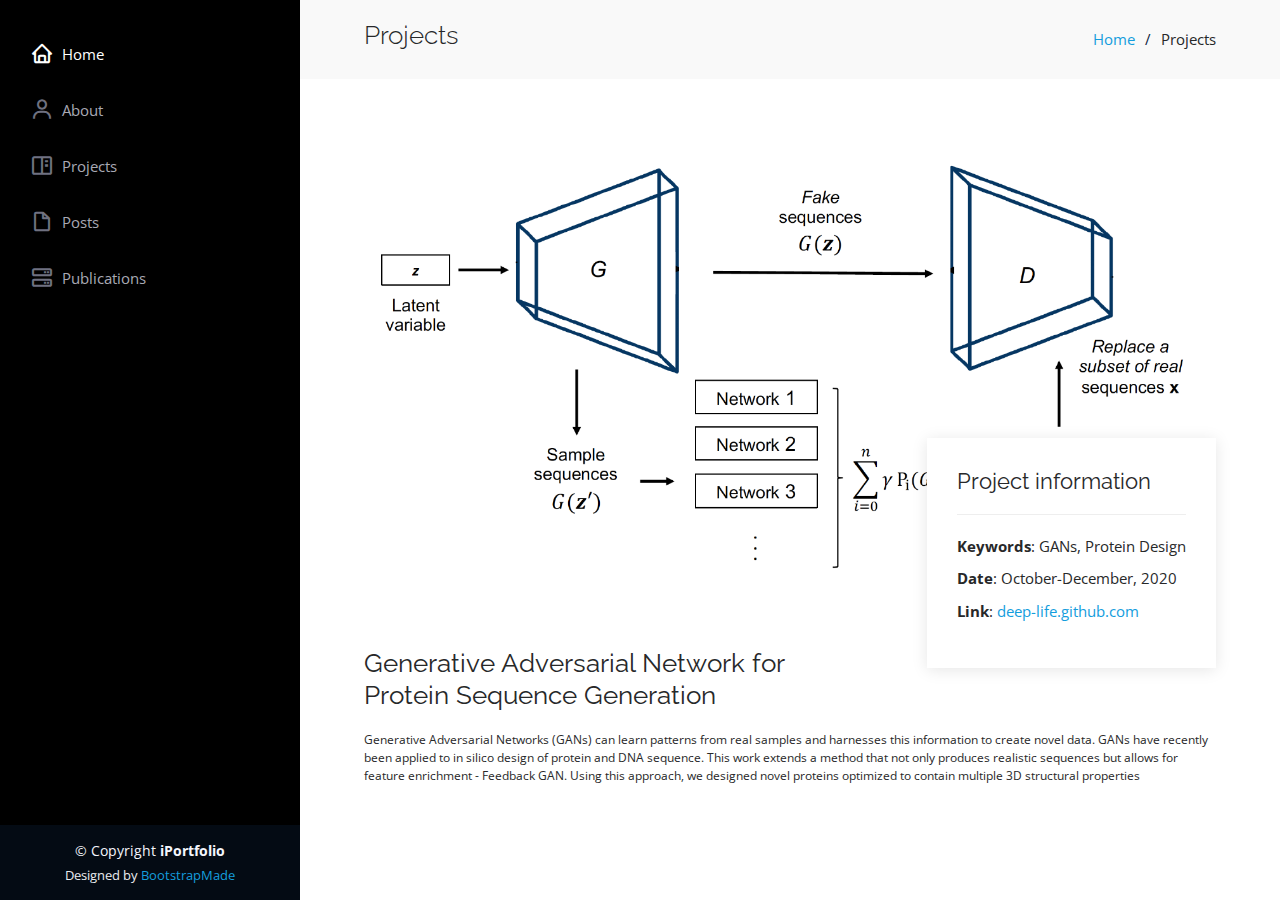
==== projects/project-1.html @ 9799c10a "Initial commit" ====
<!DOCTYPE html>
<html lang="en">

<head>
  <meta charset="utf-8">
  <meta content="width=device-width, initial-scale=1.0" name="viewport">

  <title>Project Detail - fbGAN Feedback Generative Adversarial Network</title>
  <meta content="" name="description">
  <meta content="" name="keywords">

  <!-- Favicons -->
  <link href="../assets/img/favicon.png" rel="icon">
  <link href="../assets/img/apple-touch-icon.png" rel="apple-touch-icon">

  <!-- Google Fonts -->
  <link href="https://fonts.googleapis.com/css?family=Open+Sans:300,300i,400,400i,600,600i,700,700i|Raleway:300,300i,400,400i,500,500i,600,600i,700,700i|Poppins:300,300i,400,400i,500,500i,600,600i,700,700i" rel="stylesheet">

  <!-- Vendor CSS Files -->
  <link href="../assets/vendor/bootstrap/css/bootstrap.min.css" rel="stylesheet">
  <link href="../assets/vendor/icofont/icofont.min.css" rel="stylesheet">
  <link href="../assets/vendor/boxicons/css/boxicons.min.css" rel="stylesheet">
  <link href="../assets/vendor/venobox/venobox.css" rel="stylesheet">
  <link href="../assets/vendor/owl.carousel/assets/owl.carousel.min.css" rel="stylesheet">
  <link href="../assets/vendor/aos/aos.css" rel="stylesheet">

  <!-- Template Main CSS File -->
  <link href="../assets/css/style.css" rel="stylesheet">

  <!-- =======================================================
  * Template Name: iPortfolio - v1.5.1
  * Template URL: https://bootstrapmade.com/iportfolio-bootstrap-portfolio-websites-template/
  * Author: BootstrapMade.com
  * License: https://bootstrapmade.com/license/
  ======================================================== -->
</head>

<body>

  <!-- ======= Mobile nav toggle button ======= -->
  <button type="button" class="mobile-nav-toggle d-xl-none"><i class="icofont-navigation-menu"></i></button>

  <!-- ======= Header ======= -->
  <header id="header">
    <div class="d-flex flex-column">

      <nav class="nav-menu">
        <ul>
          <li class="active"><a href="index.html"><i class="bx bx-home"></i> <span>Home</span></a></li>
          <li><a href="#about"><i class="bx bx-user"></i> <span>About</span></a></li>
          <li><a href="#portfolio"><i class="bx bx-book-content"></i> Projects</a></li>
          <li><a href="#posts"><i class="bx bx-file-blank"></i> <span>Posts</span></a></li>
          <li><a href="#services"><i class="bx bx-server"></i> Publications</a></li>
        </ul>
      </nav><!-- .nav-menu -->
      <button type="button" class="mobile-nav-toggle d-xl-none"><i class="icofont-navigation-menu"></i></button>

    </div>
  </header><!-- End Header -->

  <main id="main">

    <!-- ======= Breadcrumbs ======= -->
    <section id="breadcrumbs" class="breadcrumbs">
      <div class="container">

        <div class="d-flex justify-content-between align-items-center">
          <h2>Projects</h2>
          <ol>
            <li><a href="../index.html">Home</a></li>
            <li>Projects</li>
          </ol>
        </div>

      </div>
    </section><!-- End Breadcrumbs -->

    <!-- ======= Portfolio Details Section ======= -->
    <section id="portfolio-details" class="portfolio-details">
      <div class="container">

        <div class="portfolio-details-container">

            <img src="../assets/img/project-details/project1.jpg" alt="" width="100%">

          <div class="portfolio-info">
            <h3>Project information</h3>
            <ul>
              <li><strong>Keywords</strong>: GANs, Protein Design</li>
              <li><strong>Date</strong>: October-December, 2020</li>
              <li><strong>Link</strong>: <a href="https://deep-life.github.io/">deep-life.github.com</a></li>
            </ul>
          </div>

        </div>

        <div class="portfolio-description">
          <h2>Generative Adversarial Network for Protein Sequence Generation</h2>
          <p>
        Generative Adversarial Networks (GANs) can learn patterns from real samples and harnesses this information to create novel data. GANs have recently been applied to in silico
        design of protein and DNA sequence. This work extends a
        method that not only produces realistic sequences but allows
        for feature enrichment - Feedback GAN. Using this approach,
        we designed novel proteins optimized to contain multiple 3D
        structural properties  </p>
        </div>

      </div>
    </section><!-- End Portfolio Details Section -->

  </main><!-- End #main -->

  <!-- ======= Footer ======= -->
  <footer id="footer">
    <div class="container">
      <div class="copyright">
        &copy; Copyright <strong><span>iPortfolio</span></strong>
      </div>
      <div class="credits">
        <!-- All the links in the footer should remain intact. -->
        <!-- You can delete the links only if you purchased the pro version. -->
        <!-- Licensing information: https://bootstrapmade.com/license/ -->
        <!-- Purchase the pro version with working PHP/AJAX contact form: https://bootstrapmade.com/iportfolio-bootstrap-portfolio-websites-template/ -->
        Designed by <a href="https://bootstrapmade.com/">BootstrapMade</a>
      </div>
    </div>
  </footer><!-- End  Footer -->

  <a href="#" class="back-to-top"><i class="icofont-simple-up"></i></a>

  <!-- Vendor JS Files -->
  <script src="../assets/vendor/jquery/jquery.min.js"></script>
  <script src="../assets/vendor/bootstrap/js/bootstrap.bundle.min.js"></script>
  <script src="../assets/vendor/jquery.easing/jquery.easing.min.js"></script>
  <script src="../assets/vendor/php-email-form/validate.js"></script>
  <script src="../assets/vendor/waypoints/jquery.waypoints.min.js"></script>
  <script src="../assets/vendor/counterup/counterup.min.js"></script>
  <script src="../assets/vendor/isotope-layout/isotope.pkgd.min.js"></script>
  <script src="../assets/vendor/venobox/venobox.min.js"></script>
  <script src="../assets/vendor/owl.carousel/owl.carousel.min.js"></script>
  <script src="../assets/vendor/typed.js/typed.min.js"></script>
  <script src="../assets/vendor/aos/aos.js"></script>

  <!-- Template Main JS File -->
  <script src="../assets/js/main.js"></script>

</body>

</html>
---- assets/vendor/venobox/venobox.css ----
/* ------ venobox.css --------*/
.vbox-overlay *, .vbox-overlay *:before, .vbox-overlay *:after{
    -webkit-backface-visibility: hidden;
    -webkit-box-sizing:border-box;
    -moz-box-sizing:border-box;
    box-sizing:border-box;
}
.vbox-overlay * { 
    -webkit-backface-visibility: visible;
    backface-visibility: visible;
}
.vbox-overlay{
    display: -webkit-flex;
    display: flex;
    -webkit-flex-direction: column;
    flex-direction: column;
    -webkit-justify-content: center;
    justify-content: center;
    -webkit-align-items: center;
    align-items: center;
    position: fixed;
    left: 0;
    top: 0;
    bottom: 0;
    right: 0;
    z-index: 999999;
}

/* ----- navigation ----- */
.vbox-title{
    width: 100%;
    height: 40px;
    float: left;
    text-align: center;
    line-height: 28px;
    font-size: 12px;
    padding: 6px 50px;
    overflow: hidden;
    position: fixed;
    display: none;
    left: 0;
    z-index: 89;
}
.vbox-close{
    cursor: pointer;
    position: fixed;
    top: -1px;
    right: 0;
    width: 50px;
    height: 40px;
    padding: 6px;
    display: block;
    background-position:10px center;
    overflow: hidden;
    font-size: 24px;
    line-height: 1;
    text-align: center;
    z-index: 99;
}
.vbox-left{
    cursor: pointer;
    position: fixed;
    left: 0;
    height: 40px;
    overflow: hidden;
    line-height: 28px;
    font-size: 12px;
    z-index: 99;
    display: flex;
    align-items:center;
}
.vbox-num{
    display: inline-block;
    margin: 6px 0 6px 15px;
}
/* ----- Social share ----- */
.vbox-share{
    line-height: 28px;
    font-size: 12px;
    overflow: hidden;
    position: fixed;
    left: 0;
    z-index: 98;
    display: flex;
    align-items:center;
    justify-content: center;
    width: 100%;
    text-align: center;
}
.vbox-share svg{
    max-height: 28px;
    width: 28px;
    z-index: 10;
    margin-left: 12px;
    margin-top: 6px;
    margin-bottom: 6px;
    vertical-align: middle;
}


/* ----- navigation ARROWS ----- */
.vbox-next, .vbox-prev{
    position: fixed;
    top: 50%;
    margin-top: -15px;
    overflow: hidden;
    cursor: pointer;
    display: block;
    width: 45px;
    height: 45px;
    z-index: 99;
}
.vbox-next span, .vbox-prev span{
    position: relative;
    width: 20px;
    height: 20px;
    border: 2px solid transparent;
    border-top-color: #B6B6B6;
    border-right-color: #B6B6B6;
    text-indent: -100px;
    position: absolute;
    top: 8px;
    display: block;
}
.vbox-prev{
    left: 15px;
}
.vbox-next{
    right: 15px;
}
.vbox-prev span{
    left: 10px;
    -ms-transform: rotate(-135deg);
    -webkit-transform: rotate(-135deg);
    transform: rotate(-135deg);
}
.vbox-next span{
    -ms-transform: rotate(45deg);
    -webkit-transform: rotate(45deg);
    transform: rotate(45deg);
    right: 10px;
}
/* ------- inline window ------ */
.vbox-inline{
    width: 420px;
    height: 315px;
    height: 70vh;
    padding: 10px;
    background: #fff;
    margin: 0 auto;
    overflow: auto;
    text-align: left;
}
/* ------- Video & iFrames window ------ */
.venoframe{
    max-width: 100%;
    width: 100%;
    border: none;
    width: 100%;
    height: 260px;
    height: 70vh;
}
.venoframe.vbvid{
    height: 260px;
}
@media (min-width: 768px) {
    .venoframe, .vbox-inline{
        width: 90%;
        height: 360px;
        height: 70vh;
    }
    .venoframe.vbvid{
        width: 640px;
        height: 360px;
    }
}
@media (min-width: 992px) {
    .venoframe, .vbox-inline{
        max-width: 1200px;
        width: 80%;
        height: 540px;
        height: 70vh;
    }
    .venoframe.vbvid{
        width: 960px;
        height: 540px;
    }
}
/* 
Please do NOT edit this part! 
or at least read this note: http://i.imgur.com/7C0ws9e.gif
*/
.vbox-open{
    overflow: hidden;
}
.vbox-container{
    position: absolute;
    left: 0;
    right: 0;
    top: 0;
    bottom: 0;
    overflow-x: hidden;
    overflow-y: scroll;
    overflow-scrolling: touch;
    -webkit-overflow-scrolling: touch;
    z-index: 20;
    max-height: 100%;

}

.vbox-content{
    text-align: center;
    float: left;
    width: 100%;
    position: relative;
    overflow: hidden;
    padding: 20px 4%;
}
.vbox-container img{
    max-width: 100%;
    height: auto;
}
.vbox-figlio{
    box-shadow: 0 0 12px rgba(0,0,0,0.19), 0 6px 6px rgba(0,0,0,0.23);
    max-width: 100%;
    text-align: initial;
}
img.vbox-figlio{
    -webkit-user-select: none;
-khtml-user-select: none;
-moz-user-select: none;
-o-user-select: none;
user-select: none;
}
.vbox-content.swipe-left{
    margin-left: -200px !important;
}
.vbox-content.swipe-right{
    margin-left: 200px !important;
}
.vbox-animated{
    webkit-transition: margin 300ms ease-out;
    transition: margin 300ms ease-out;
}

/* ---------- preloader ----------
 * SPINKIT 
 * http://tobiasahlin.com/spinkit/
-------------------------------- */
.sk-double-bounce,.sk-rotating-plane{width:40px;height:40px;margin:40px auto}.sk-rotating-plane{background-color:#333;-webkit-animation:sk-rotatePlane 1.2s infinite ease-in-out;animation:sk-rotatePlane 1.2s infinite ease-in-out}@-webkit-keyframes sk-rotatePlane{0%{-webkit-transform:perspective(120px) rotateX(0) rotateY(0);transform:perspective(120px) rotateX(0) rotateY(0)}50%{-webkit-transform:perspective(120px) rotateX(-180.1deg) rotateY(0);transform:perspective(120px) rotateX(-180.1deg) rotateY(0)}100%{-webkit-transform:perspective(120px) rotateX(-180deg) rotateY(-179.9deg);transform:perspective(120px) rotateX(-180deg) rotateY(-179.9deg)}}@keyframes sk-rotatePlane{0%{-webkit-transform:perspective(120px) rotateX(0) rotateY(0);transform:perspective(120px) rotateX(0) rotateY(0)}50%{-webkit-transform:perspective(120px) rotateX(-180.1deg) rotateY(0);transform:perspective(120px) rotateX(-180.1deg) rotateY(0)}100%{-webkit-transform:perspective(120px) rotateX(-180deg) rotateY(-179.9deg);transform:perspective(120px) rotateX(-180deg) rotateY(-179.9deg)}}.sk-double-bounce{position:relative}.sk-double-bounce .sk-child{width:100%;height:100%;border-radius:50%;background-color:#333;opacity:.6;position:absolute;top:0;left:0;-webkit-animation:sk-doubleBounce 2s infinite ease-in-out;animation:sk-doubleBounce 2s infinite ease-in-out}.sk-chasing-dots .sk-child,.sk-spinner-pulse,.sk-three-bounce .sk-child{background-color:#333;border-radius:100%}.sk-double-bounce .sk-double-bounce2{-webkit-animation-delay:-1s;animation-delay:-1s}@-webkit-keyframes sk-doubleBounce{0%,100%{-webkit-transform:scale(0);transform:scale(0)}50%{-webkit-transform:scale(1);transform:scale(1)}}@keyframes sk-doubleBounce{0%,100%{-webkit-transform:scale(0);transform:scale(0)}50%{-webkit-transform:scale(1);transform:scale(1)}}.sk-wave{margin:40px auto;width:50px;height:40px;text-align:center;font-size:10px}.sk-wave .sk-rect{background-color:#333;height:100%;width:6px;display:inline-block;-webkit-animation:sk-waveStretchDelay 1.2s infinite ease-in-out;animation:sk-waveStretchDelay 1.2s infinite ease-in-out}.sk-wave .sk-rect1{-webkit-animation-delay:-1.2s;animation-delay:-1.2s}.sk-wave .sk-rect2{-webkit-animation-delay:-1.1s;animation-delay:-1.1s}.sk-wave .sk-rect3{-webkit-animation-delay:-1s;animation-delay:-1s}.sk-wave .sk-rect4{-webkit-animation-delay:-.9s;animation-delay:-.9s}.sk-wave .sk-rect5{-webkit-animation-delay:-.8s;animation-delay:-.8s}@-webkit-keyframes sk-waveStretchDelay{0%,100%,40%{-webkit-transform:scaleY(.4);transform:scaleY(.4)}20%{-webkit-transform:scaleY(1);transform:scaleY(1)}}@keyframes sk-waveStretchDelay{0%,100%,40%{-webkit-transform:scaleY(.4);transform:scaleY(.4)}20%{-webkit-transform:scaleY(1);transform:scaleY(1)}}.sk-wandering-cubes{margin:40px auto;width:40px;height:40px;position:relative}.sk-wandering-cubes .sk-cube{background-color:#333;width:10px;height:10px;position:absolute;top:0;left:0;-webkit-animation:sk-wanderingCube 1.8s ease-in-out -1.8s infinite both;animation:sk-wanderingCube 1.8s ease-in-out -1.8s infinite both}.sk-chasing-dots,.sk-spinner-pulse{width:40px;height:40px;margin:40px auto}.sk-wandering-cubes .sk-cube2{-webkit-animation-delay:-.9s;animation-delay:-.9s}@-webkit-keyframes sk-wanderingCube{0%{-webkit-transform:rotate(0);transform:rotate(0)}25%{-webkit-transform:translateX(30px) rotate(-90deg) scale(.5);transform:translateX(30px) rotate(-90deg) scale(.5)}50%{-webkit-transform:translateX(30px) translateY(30px) rotate(-179deg);transform:translateX(30px) translateY(30px) rotate(-179deg)}50.1%{-webkit-transform:translateX(30px) translateY(30px) rotate(-180deg);transform:translateX(30px) translateY(30px) rotate(-180deg)}75%{-webkit-transform:translateX(0) translateY(30px) rotate(-270deg) scale(.5);transform:translateX(0) translateY(30px) rotate(-270deg) scale(.5)}100%{-webkit-transform:rotate(-360deg);transform:rotate(-360deg)}}@keyframes sk-wanderingCube{0%{-webkit-transform:rotate(0);transform:rotate(0)}25%{-webkit-transform:translateX(30px) rotate(-90deg) scale(.5);transform:translateX(30px) rotate(-90deg) scale(.5)}50%{-webkit-transform:translateX(30px) translateY(30px) rotate(-179deg);transform:translateX(30px) translateY(30px) rotate(-179deg)}50.1%{-webkit-transform:translateX(30px) translateY(30px) rotate(-180deg);transform:translateX(30px) translateY(30px) rotate(-180deg)}75%{-webkit-transform:translateX(0) translateY(30px) rotate(-270deg) scale(.5);transform:translateX(0) translateY(30px) rotate(-270deg) scale(.5)}100%{-webkit-transform:rotate(-360deg);transform:rotate(-360deg)}}.sk-spinner-pulse{-webkit-animation:sk-pulseScaleOut 1s infinite ease-in-out;animation:sk-pulseScaleOut 1s infinite ease-in-out}@-webkit-keyframes sk-pulseScaleOut{0%{-webkit-transform:scale(0);transform:scale(0)}100%{-webkit-transform:scale(1);transform:scale(1);opacity:0}}@keyframes sk-pulseScaleOut{0%{-webkit-transform:scale(0);transform:scale(0)}100%{-webkit-transform:scale(1);transform:scale(1);opacity:0}}.sk-chasing-dots{position:relative;text-align:center;-webkit-animation:sk-chasingDotsRotate 2s infinite linear;animation:sk-chasingDotsRotate 2s infinite linear}.sk-chasing-dots .sk-child{width:60%;height:60%;display:inline-block;position:absolute;top:0;-webkit-animation:sk-chasingDotsBounce 2s infinite ease-in-out;animation:sk-chasingDotsBounce 2s infinite ease-in-out}.sk-chasing-dots .sk-dot2{top:auto;bottom:0;-webkit-animation-delay:-1s;animation-delay:-1s}@-webkit-keyframes sk-chasingDotsRotate{100%{-webkit-transform:rotate(360deg);transform:rotate(360deg)}}@keyframes sk-chasingDotsRotate{100%{-webkit-transform:rotate(360deg);transform:rotate(360deg)}}@-webkit-keyframes sk-chasingDotsBounce{0%,100%{-webkit-transform:scale(0);transform:scale(0)}50%{-webkit-transform:scale(1);transform:scale(1)}}@keyframes sk-chasingDotsBounce{0%,100%{-webkit-transform:scale(0);transform:scale(0)}50%{-webkit-transform:scale(1);transform:scale(1)}}.sk-three-bounce{margin:40px auto;width:80px;text-align:center}.sk-three-bounce .sk-child{width:20px;height:20px;display:inline-block;-webkit-animation:sk-three-bounce 1.4s ease-in-out 0s infinite both;animation:sk-three-bounce 1.4s ease-in-out 0s infinite both}.sk-circle .sk-child:before,.sk-fading-circle .sk-circle:before{display:block;border-radius:100%;content:'';background-color:#333}.sk-three-bounce .sk-bounce1{-webkit-animation-delay:-.32s;animation-delay:-.32s}.sk-three-bounce .sk-bounce2{-webkit-animation-delay:-.16s;animation-delay:-.16s}@-webkit-keyframes sk-three-bounce{0%,100%,80%{-webkit-transform:scale(0);transform:scale(0)}40%{-webkit-transform:scale(1);transform:scale(1)}}@keyframes sk-three-bounce{0%,100%,80%{-webkit-transform:scale(0);transform:scale(0)}40%{-webkit-transform:scale(1);transform:scale(1)}}.sk-circle{margin:40px auto;width:40px;height:40px;position:relative}.sk-circle .sk-child{width:100%;height:100%;position:absolute;left:0;top:0}.sk-circle .sk-child:before{margin:0 auto;width:15%;height:15%;-webkit-animation:sk-circleBounceDelay 1.2s infinite ease-in-out both;animation:sk-circleBounceDelay 1.2s infinite ease-in-out both}.sk-circle .sk-circle2{-webkit-transform:rotate(30deg);-ms-transform:rotate(30deg);transform:rotate(30deg)}.sk-circle .sk-circle3{-webkit-transform:rotate(60deg);-ms-transform:rotate(60deg);transform:rotate(60deg)}.sk-circle .sk-circle4{-webkit-transform:rotate(90deg);-ms-transform:rotate(90deg);transform:rotate(90deg)}.sk-circle .sk-circle5{-webkit-transform:rotate(120deg);-ms-transform:rotate(120deg);transform:rotate(120deg)}.sk-circle .sk-circle6{-webkit-transform:rotate(150deg);-ms-transform:rotate(150deg);transform:rotate(150deg)}.sk-circle .sk-circle7{-webkit-transform:rotate(180deg);-ms-transform:rotate(180deg);transform:rotate(180deg)}.sk-circle .sk-circle8{-webkit-transform:rotate(210deg);-ms-transform:rotate(210deg);transform:rotate(210deg)}.sk-circle .sk-circle9{-webkit-transform:rotate(240deg);-ms-transform:rotate(240deg);transform:rotate(240deg)}.sk-circle .sk-circle10{-webkit-transform:rotate(270deg);-ms-transform:rotate(270deg);transform:rotate(270deg)}.sk-circle .sk-circle11{-webkit-transform:rotate(300deg);-ms-transform:rotate(300deg);transform:rotate(300deg)}.sk-circle .sk-circle12{-webkit-transform:rotate(330deg);-ms-transform:rotate(330deg);transform:rotate(330deg)}.sk-circle .sk-circle2:before{-webkit-animation-delay:-1.1s;animation-delay:-1.1s}.sk-circle .sk-circle3:before{-webkit-animation-delay:-1s;animation-delay:-1s}.sk-circle .sk-circle4:before{-webkit-animation-delay:-.9s;animation-delay:-.9s}.sk-circle .sk-circle5:before{-webkit-animation-delay:-.8s;animation-delay:-.8s}.sk-circle .sk-circle6:before{-webkit-animation-delay:-.7s;animation-delay:-.7s}.sk-circle .sk-circle7:before{-webkit-animation-delay:-.6s;animation-delay:-.6s}.sk-circle .sk-circle8:before{-webkit-animation-delay:-.5s;animation-delay:-.5s}.sk-circle .sk-circle9:before{-webkit-animation-delay:-.4s;animation-delay:-.4s}.sk-circle .sk-circle10:before{-webkit-animation-delay:-.3s;animation-delay:-.3s}.sk-circle .sk-circle11:before{-webkit-animation-delay:-.2s;animation-delay:-.2s}.sk-circle .sk-circle12:before{-webkit-animation-delay:-.1s;animation-delay:-.1s}@-webkit-keyframes sk-circleBounceDelay{0%,100%,80%{-webkit-transform:scale(0);transform:scale(0)}40%{-webkit-transform:scale(1);transform:scale(1)}}@keyframes sk-circleBounceDelay{0%,100%,80%{-webkit-transform:scale(0);transform:scale(0)}40%{-webkit-transform:scale(1);transform:scale(1)}}.sk-cube-grid{width:40px;height:40px;margin:40px auto}.sk-cube-grid .sk-cube{width:33.33%;height:33.33%;background-color:#333;float:left;-webkit-animation:sk-cubeGridScaleDelay 1.3s infinite ease-in-out;animation:sk-cubeGridScaleDelay 1.3s infinite ease-in-out}.sk-cube-grid .sk-cube1{-webkit-animation-delay:.2s;animation-delay:.2s}.sk-cube-grid .sk-cube2{-webkit-animation-delay:.3s;animation-delay:.3s}.sk-cube-grid .sk-cube3{-webkit-animation-delay:.4s;animation-delay:.4s}.sk-cube-grid .sk-cube4{-webkit-animation-delay:.1s;animation-delay:.1s}.sk-cube-grid .sk-cube5{-webkit-animation-delay:.2s;animation-delay:.2s}.sk-cube-grid .sk-cube6{-webkit-animation-delay:.3s;animation-delay:.3s}.sk-cube-grid .sk-cube7{-webkit-animation-delay:0ms;animation-delay:0ms}.sk-cube-grid .sk-cube8{-webkit-animation-delay:.1s;animation-delay:.1s}.sk-cube-grid .sk-cube9{-webkit-animation-delay:.2s;animation-delay:.2s}@-webkit-keyframes sk-cubeGridScaleDelay{0%,100%,70%{-webkit-transform:scale3D(1,1,1);transform:scale3D(1,1,1)}35%{-webkit-transform:scale3D(0,0,1);transform:scale3D(0,0,1)}}@keyframes sk-cubeGridScaleDelay{0%,100%,70%{-webkit-transform:scale3D(1,1,1);transform:scale3D(1,1,1)}35%{-webkit-transform:scale3D(0,0,1);transform:scale3D(0,0,1)}}.sk-fading-circle{margin:40px auto;width:40px;height:40px;position:relative}.sk-fading-circle .sk-circle{width:100%;height:100%;position:absolute;left:0;top:0}.sk-fading-circle .sk-circle:before{margin:0 auto;width:15%;height:15%;-webkit-animation:sk-circleFadeDelay 1.2s infinite ease-in-out both;animation:sk-circleFadeDelay 1.2s infinite ease-in-out both}.sk-fading-circle .sk-circle2{-webkit-transform:rotate(30deg);-ms-transform:rotate(30deg);transform:rotate(30deg)}.sk-fading-circle .sk-circle3{-webkit-transform:rotate(60deg);-ms-transform:rotate(60deg);transform:rotate(60deg)}.sk-fading-circle .sk-circle4{-webkit-transform:rotate(90deg);-ms-transform:rotate(90deg);transform:rotate(90deg)}.sk-fading-circle .sk-circle5{-webkit-transform:rotate(120deg);-ms-transform:rotate(120deg);transform:rotate(120deg)}.sk-fading-circle .sk-circle6{-webkit-transform:rotate(150deg);-ms-transform:rotate(150deg);transform:rotate(150deg)}.sk-fading-circle .sk-circle7{-webkit-transform:rotate(180deg);-ms-transform:rotate(180deg);transform:rotate(180deg)}.sk-fading-circle .sk-circle8{-webkit-transform:rotate(210deg);-ms-transform:rotate(210deg);transform:rotate(210deg)}.sk-fading-circle .sk-circle9{-webkit-transform:rotate(240deg);-ms-transform:rotate(240deg);transform:rotate(240deg)}.sk-fading-circle .sk-circle10{-webkit-transform:rotate(270deg);-ms-transform:rotate(270deg);transform:rotate(270deg)}.sk-fading-circle .sk-circle11{-webkit-transform:rotate(300deg);-ms-transform:rotate(300deg);transform:rotate(300deg)}.sk-fading-circle .sk-circle12{-webkit-transform:rotate(330deg);-ms-transform:rotate(330deg);transform:rotate(330deg)}.sk-fading-circle .sk-circle2:before{-webkit-animation-delay:-1.1s;animation-delay:-1.1s}.sk-fading-circle .sk-circle3:before{-webkit-animation-delay:-1s;animation-delay:-1s}.sk-fading-circle .sk-circle4:before{-webkit-animation-delay:-.9s;animation-delay:-.9s}.sk-fading-circle .sk-circle5:before{-webkit-animation-delay:-.8s;animation-delay:-.8s}.sk-fading-circle .sk-circle6:before{-webkit-animation-delay:-.7s;animation-delay:-.7s}.sk-fading-circle .sk-circle7:before{-webkit-animation-delay:-.6s;animation-delay:-.6s}.sk-fading-circle .sk-circle8:before{-webkit-animation-delay:-.5s;animation-delay:-.5s}.sk-fading-circle .sk-circle9:before{-webkit-animation-delay:-.4s;animation-delay:-.4s}.sk-fading-circle .sk-circle10:before{-webkit-animation-delay:-.3s;animation-delay:-.3s}.sk-fading-circle .sk-circle11:before{-webkit-animation-delay:-.2s;animation-delay:-.2s}.sk-fading-circle .sk-circle12:before{-webkit-animation-delay:-.1s;animation-delay:-.1s}@-webkit-keyframes sk-circleFadeDelay{0%,100%,39%{opacity:0}40%{opacity:1}}@keyframes sk-circleFadeDelay{0%,100%,39%{opacity:0}40%{opacity:1}}.sk-folding-cube{margin:40px auto;width:40px;height:40px;position:relative;-webkit-transform:rotateZ(45deg);transform:rotateZ(45deg)}.sk-folding-cube .sk-cube{float:left;width:50%;height:50%;position:relative;-webkit-transform:scale(1.1);-ms-transform:scale(1.1);transform:scale(1.1)}.sk-folding-cube .sk-cube:before{content:'';position:absolute;top:0;left:0;width:100%;height:100%;background-color:#333;-webkit-animation:sk-foldCubeAngle 2.4s infinite linear both;animation:sk-foldCubeAngle 2.4s infinite linear both;-webkit-transform-origin:100% 100%;-ms-transform-origin:100% 100%;transform-origin:100% 100%}.sk-folding-cube .sk-cube2{-webkit-transform:scale(1.1) rotateZ(90deg);transform:scale(1.1) rotateZ(90deg)}.sk-folding-cube .sk-cube3{-webkit-transform:scale(1.1) rotateZ(180deg);transform:scale(1.1) rotateZ(180deg)}.sk-folding-cube .sk-cube4{-webkit-transform:scale(1.1) rotateZ(270deg);transform:scale(1.1) rotateZ(270deg)}.sk-folding-cube .sk-cube2:before{-webkit-animation-delay:.3s;animation-delay:.3s}.sk-folding-cube .sk-cube3:before{-webkit-animation-delay:.6s;animation-delay:.6s}.sk-folding-cube .sk-cube4:before{-webkit-animation-delay:.9s;animation-delay:.9s}@-webkit-keyframes sk-foldCubeAngle{0%,10%{-webkit-transform:perspective(140px) rotateX(-180deg);transform:perspective(140px) rotateX(-180deg);opacity:0}25%,75%{-webkit-transform:perspective(140px) rotateX(0);transform:perspective(140px) rotateX(0);opacity:1}100%,90%{-webkit-transform:perspective(140px) rotateY(180deg);transform:perspective(140px) rotateY(180deg);opacity:0}}@keyframes sk-foldCubeAngle{0%,10%{-webkit-transform:perspective(140px) rotateX(-180deg);transform:perspective(140px) rotateX(-180deg);opacity:0}25%,75%{-webkit-transform:perspective(140px) rotateX(0);transform:perspective(140px) rotateX(0);opacity:1}100%,90%{-webkit-transform:perspective(140px) rotateY(180deg);transform:perspective(140px) rotateY(180deg);opacity:0}}
---- assets/css/style.css ----
/**
* Template Name: iPortfolio - v1.5.1
* Template URL: https://bootstrapmade.com/iportfolio-bootstrap-portfolio-websites-template/
* Author: BootstrapMade.com
* License: https://bootstrapmade.com/license/
*/

/*--------------------------------------------------------------
# General
--------------------------------------------------------------*/
body {
  font-family: "Open Sans", sans-serif;
  color: #272829;
  font-size:12px;
}

a {
  color: #149ddd;
}

a:hover {
  color: #37b3ed;
  text-decoration: none;
}

h1, h2, h3, h4, h5, h6 {
  font-family: "Raleway", sans-serif;
}

.h5 {
  font-size:14px;
}

.container{
  width: 90%;
}

.custom-link{
  font-size:16px;
  font-family: "Raleway", sans-serif;
}

.w50{
  width: 50%;
  margin-left:auto;
  margin-right:auto;
}

.img-medium{
  width: 200px;
  float: left;
}

/*--------------------------------------------------------------
# Back to top button
--------------------------------------------------------------*/
.back-to-top {
  position: fixed;
  display: none;
  width: 40px;
  height: 40px;
  border-radius: 50px;
  right: 15px;
  bottom: 15px;
  background: black;
  color: #fff;
  transition: display 0.5s ease-in-out;
  z-index: 99999;
}

.back-to-top i {
  font-size: 24px;
  position: absolute;
  top: 7px;
  left: 8px;
}

.back-to-top:hover {
  color: #fff;
  background: #2eafec;
  transition: background 0.2s ease-in-out;
}

/*--------------------------------------------------------------
# Header
--------------------------------------------------------------*/
#header {
  position: fixed;
  top: 0;
  left: 0;
  bottom: 0;
  width: 300px;
  transition: all ease-in-out 0.5s;
  z-index: 9997;
  transition: all 0.5s;
  padding: 0 15px;
  background: black;
  overflow-y: auto;
}

#header .profile img {
  margin: 15px auto;
  display: block;
  width: 120px;
  border: 8px solid #2c2f3f;
}

#header .profile h1 {
  font-size: 24px;
  margin: 0;
  padding: 0;
  font-weight: 600;
  -moz-text-align-last: center;
  text-align-last: center;
  font-family: "Poppins", sans-serif;
}

#header .profile h1 a, #header .profile h1 a:hover {
  color: #fff;
  text-decoration: none;
}

#header .profile .social-links a {
  font-size: 18px;
  display: inline-block;
  background: #212431;
  color: #fff;
  line-height: 1;
  padding: 8px 0;
  margin-right: 4px;
  border-radius: 50%;
  text-align: center;
  width: 36px;
  height: 36px;
  transition: 0.3s;
}

#header .profile .social-links a:hover {
  background: black;
  color: #fff;
  text-decoration: none;
}

#main {
  margin-left: 300px;
}

@media (max-width: 1199px) {
  #header {
    left: -300px;
  }
  #main {
    margin-left: 0;
  }
}

/*--------------------------------------------------------------
# Navigation Menu
--------------------------------------------------------------*/
/* Desktop Navigation */
.nav-menu {
  padding-top: 30px;
}

.nav-menu * {
  margin: 0;
  padding: 0;
  list-style: none;
}

.nav-menu > ul > li {
  position: relative;
  white-space: nowrap;
}

.nav-menu a {
  display: flex;
  align-items: center;
  color: #a8a9b4;
  padding: 12px 15px;
  margin-bottom: 8px;
  transition: 0.3s;
  font-size: 15px;
}

.nav-menu a i {
  font-size: 24px;
  padding-right: 8px;
  color: #6f7180;
}

.nav-menu a:hover, .nav-menu .active > a, .nav-menu li:hover > a {
  text-decoration: none;
  color: #fff;
}

.nav-menu a:hover i, .nav-menu .active > a i, .nav-menu li:hover > a i {
  color: white;
}

/* Mobile Navigation */
.mobile-nav-toggle {
  position: fixed;
  right: 15px;
  top: 15px;
  z-index: 9998;
  border: 0;
  background: none;
  font-size: 24px;
  transition: all 0.4s;
  outline: none !important;
  line-height: 1;
  cursor: pointer;
  text-align: right;
}

.mobile-nav-toggle i {
  color: darkgray;
}

.mobile-nav-active {
  overflow: hidden;
}

.mobile-nav-active #header {
  left: 0;
}

.mobile-nav-active .mobile-nav-toggle i {
  color: #fff;
}

/*--------------------------------------------------------------
# Hero Section
--------------------------------------------------------------*/
#hero {
  width: 100%;
  height: 100vh;
  background: url("../img/hero-bg.jpg") top center;
  background-size: cover;
}

#hero:before {
  content: "";
  background: rgba(5, 13, 24, 0.3);
  position: absolute;
  bottom: 0;
  top: 0;
  left: 0;
  right: 0;
  z-index: 1;
}

#hero .hero-container {
  position: relative;
  z-index: 2;
  min-width: 300px;
}

#hero h1 {
  margin: 0 0 10px 0;
  font-size: 52px;
  font-weight: 700;
  line-height: 56px;
  color: #fff;
}

#hero p {
  color: #fff;
  margin-bottom: 50px;
  font-size: 20px;
  font-family: "Poppins", sans-serif;
}

#hero p span {
  color: #fff;
  padding-bottom: 4px;
  letter-spacing: 1px;
  border-bottom: 3px solid black;
}

@media (min-width: 1024px) {
  #hero {
    background-attachment: fixed;
  }
}

@media (max-width: 768px) {
  #hero h1 {
    font-size: 28px;
    line-height: 36px;
  }
  #hero h2 {
    font-size: 18px;
    line-height: 24px;
    margin-bottom: 30px;
  }
}

/*--------------------------------------------------------------
# Sections General
--------------------------------------------------------------*/
section {
  padding: 60px 0;
  overflow: hidden;
}

.section-bg {
  background: #f5f8fd;
}

.section-title {
  padding-bottom: 30px;
}

.section-title h2 {
  font-size: 32px;
  font-weight: bold;
  margin-bottom: 20px;
  padding-bottom: 20px;
  position: relative;
  color: black;
}

.section-title h2::after {
  content: '';
  position: absolute;
  display: block;
  width: 50px;
  height: 3px;
  background: black;
  bottom: 0;
  left: 0;
}

.section-title p {
  margin-bottom: 0;
}

/*--------------------------------------------------------------
# About
--------------------------------------------------------------*/
.about p{
  font-size: 14px;
}
.about .content h3 {
  font-weight: 700;
  font-size: 26px;
  color: black;
}

.about .content ul {
  list-style: none;
  padding: 0;
}

.about .content ul li {
  padding-bottom: 10px;
}

.about .content ul i {
  font-size: 20px;
  padding-right: 2px;
  color: black;
}

.about .content p:last-child {
  margin-bottom: 0;
}

/*--------------------------------------------------------------
# Resume
--------------------------------------------------------------*/
.resume .resume-title {
  font-size: 26px;
  font-weight: 700;
  margin-top: 20px;
  margin-bottom: 20px;
  color: black;
}

.resume .resume-item {
  padding: 0 0 20px 20px;
  margin-top: -2px;
  border-left: 2px solid black;
  position: relative;
}

.resume .resume-item h4 {
  line-height: 18px;
  font-size: 16px;
  font-weight: 600;
  text-transform: uppercase;
  font-family: "Poppins", sans-serif;
  color: #050d18;
  margin-bottom: 10px;
}

.resume .resume-item h5 {
  font-size: 14px;
  background: #e4edf9;
  padding: 5px 15px;
  display: inline-block;
  font-weight: 600;
  margin-bottom: 10px;
}

.resume .resume-item h6 {
  font-size: 14px;
}

.resume .resume-item ul {
  padding-left: 20px;
}

.resume .resume-item ul li {
  padding-bottom: 10px;
}

.resume .resume-item:last-child {
  padding-bottom: 0;
}

.resume .resume-item::before {
  content: "";
  position: absolute;
  width: 16px;
  height: 16px;
  border-radius: 50px;
  left: -9px;
  top: 0;
  background: #fff;
  border: 2px solid black;
}

/*--------------------------------------------------------------
# Portfolio
--------------------------------------------------------------*/
.portfolio .portfolio-item {
  margin-bottom: 50px;

}

.portfolio #portfolio-flters {
  padding: 0;
  margin: 0 auto 35px auto;
  list-style: none;
  text-align: center;
  background: #fff;
  border-radius: 50px;
  padding: 2px 15px;
}

.portfolio #portfolio-flters li {
  cursor: pointer;
  display: inline-block;
  padding: 10px 15px 8px 15px;
  font-size: 14px;
  font-weight: 600;
  line-height: 1;
  text-transform: uppercase;
  color: #272829;
  margin-bottom: 5px;
  transition: all 0.3s ease-in-out;
}

.portfolio #portfolio-flters li:hover, .portfolio #portfolio-flters li.filter-active {
  color: black;
}

.portfolio #portfolio-flters li:last-child {
  margin-right: 0;
}

.portfolio .portfolio-wrap {
  transition: 0.3s;
  position: relative;
  overflow: hidden;
  z-index: 1;
}

.portfolio .portfolio-wrap::before {
  content: "";
  background: rgba(255, 255, 255, 0.5);
  position: absolute;
  left: 0;
  right: 0;
  top: 0;
  bottom: 0;
  transition: all ease-in-out 0.3s;
  z-index: 2;
  opacity: 0;
}

.portfolio .portfolio-wrap .portfolio-links {
  opacity: 1;
  left: 0;
  right: 0;
  bottom: -60px;
  z-index: 3;
  position: absolute;
  transition: all ease-in-out 0.3s;
  display: flex;
  justify-content: center;
}

.portfolio .portfolio-wrap .portfolio-links a {
  color: #fff;
  font-size: 28px;
  text-align: center;
  background: rgba(20, 157, 221, 0.75);
  transition: 0.3s;
  width: 100%;

}

.portfolio .portfolio-wrap .portfolio-links a:hover {
  background: rgba(20, 157, 221, 0.95);
}

.portfolio .portfolio-wrap .portfolio-links a + a {
  border-left: 1px solid #37b3ed;
}

.portfolio .portfolio-wrap:hover::before {
  top: 0;
  left: 0;
  right: 0;
  bottom: 0;
  opacity: 1;
}

.portfolio .portfolio-wrap:hover .portfolio-links {
  opacity: 1;
  bottom: 0;
}

/*--------------------------------------------------------------
# Services
--------------------------------------------------------------*/
.services .icon-box {
  margin-bottom: 20px;
}

.services .icon {
  float: left;
  display: flex;
  align-items: center;
  justify-content: center;
  width: 54px;
  height: 54px;
  background: #149ddd;
  border-radius: 50%;
  transition: 0.5s;
  border: 1px solid #149ddd;
}

.services .icon i {
  color: #fff;
  font-size: 24px;
}

.services .icon-box:hover .icon {
  background: #fff;
}

.services .icon-box:hover .icon i {
  color: #149ddd;
}

.services .title {
  margin-left: 80px;
  font-weight: 700;
  margin-bottom: 15px;
  font-size: 18px;
}

.services .title a {
  color: #343a40;
}

.services .title a:hover {
  color: #149ddd;
}

.services .description {
  margin-left: 80px;
  line-height: 24px;
  font-size: 14px;
}

.services .row{
  margin-top: 5%;
}



/*--------------------------------------------------------------
# Contact
--------------------------------------------------------------*/
.contact {
  padding-bottom: 130px;
}

.contact .info {
  padding: 30px;
  background: #fff;
  width: 100%;
  box-shadow: 0 0 24px 0 rgba(0, 0, 0, 0.12);
}

.contact .info i {
  font-size: 20px;
  color: #149ddd;
  float: left;
  width: 44px;
  height: 44px;
  background: #dff3fc;
  display: flex;
  justify-content: center;
  align-items: center;
  border-radius: 50px;
  transition: all 0.3s ease-in-out;
}

.contact .info h4 {
  padding: 0 0 0 60px;
  font-size: 22px;
  font-weight: 600;
  margin-bottom: 5px;
  color: #050d18;
}

.contact .info p {
  padding: 0 0 10px 60px;
  margin-bottom: 20px;
  font-size: 14px;
  color: #173b6c;
}

.contact .info .email p {
  padding-top: 5px;
}

.contact .info .social-links {
  padding-left: 60px;
}

.contact .info .social-links a {
  font-size: 18px;
  display: inline-block;
  background: #333;
  color: #fff;
  line-height: 1;
  padding: 8px 0;
  border-radius: 50%;
  text-align: center;
  width: 36px;
  height: 36px;
  transition: 0.3s;
  margin-right: 10px;
}

.contact .info .social-links a:hover {
  background: #149ddd;
  color: #fff;
}

.contact .info .email:hover i, .contact .info .address:hover i, .contact .info .phone:hover i {
  background: #149ddd;
  color: #fff;
}

.contact .php-email-form {
  width: 100%;
  padding: 30px;
  background: #fff;
  box-shadow: 0 0 24px 0 rgba(0, 0, 0, 0.12);
}

.contact .php-email-form .form-group {
  padding-bottom: 8px;
}

.contact .php-email-form .validate {
  display: none;
  color: red;
  margin: 0 0 15px 0;
  font-weight: 400;
  font-size: 13px;
}

.contact .php-email-form .error-message {
  display: none;
  color: #fff;
  background: #ed3c0d;
  text-align: left;
  padding: 15px;
  font-weight: 600;
}

.contact .php-email-form .error-message br + br {
  margin-top: 25px;
}

.contact .php-email-form .sent-message {
  display: none;
  color: #fff;
  background: #18d26e;
  text-align: center;
  padding: 15px;
  font-weight: 600;
}

.contact .php-email-form .loading {
  display: none;
  background: #fff;
  text-align: center;
  padding: 15px;
}

.contact .php-email-form .loading:before {
  content: "";
  display: inline-block;
  border-radius: 50%;
  width: 24px;
  height: 24px;
  margin: 0 10px -6px 0;
  border: 3px solid #18d26e;
  border-top-color: #eee;
  -webkit-animation: animate-loading 1s linear infinite;
  animation: animate-loading 1s linear infinite;
}

.contact .php-email-form input, .contact .php-email-form textarea {
  border-radius: 0;
  box-shadow: none;
  font-size: 14px;
}

.contact .php-email-form input {
  height: 44px;
}

.contact .php-email-form textarea {
  padding: 10px 12px;
}

.contact .php-email-form button[type="submit"] {
  background: #149ddd;
  border: 0;
  padding: 10px 24px;
  color: #fff;
  transition: 0.4s;
  border-radius: 4px;
}

.contact .php-email-form button[type="submit"]:hover {
  background: #37b3ed;
}

@-webkit-keyframes animate-loading {
  0% {
    transform: rotate(0deg);
  }
  100% {
    transform: rotate(360deg);
  }
}

@keyframes animate-loading {
  0% {
    transform: rotate(0deg);
  }
  100% {
    transform: rotate(360deg);
  }
}

/*--------------------------------------------------------------
# Breadcrumbs
--------------------------------------------------------------*/
.breadcrumbs {
  padding: 20px 0;
  background: #f9f9f9;
}

.breadcrumbs h2 {
  font-size: 26px;
  font-weight: 300;
}

.breadcrumbs ol {
  display: flex;
  flex-wrap: wrap;
  list-style: none;
  padding: 0;
  margin: 0;
  font-size: 15px;
}

.breadcrumbs ol li + li {
  padding-left: 10px;
}

.breadcrumbs ol li + li::before {
  display: inline-block;
  padding-right: 10px;
  color: #0e2442;
  content: "/";
}

@media (max-width: 768px) {
  .breadcrumbs .d-flex {
    display: block !important;
  }
  .breadcrumbs ol {
    display: block;
  }
  .breadcrumbs ol li {
    display: inline-block;
  }
}

/*--------------------------------------------------------------
# Portfolio Details
--------------------------------------------------------------*/
.portfolio-details {
  padding-top: 40px;
}

.portfolio-details .portfolio-details-container {
  position: relative;
}

.portfolio-details .portfolio-details-carousel {
  position: relative;
  z-index: 1;
}

.portfolio-details .portfolio-details-carousel .owl-nav, .portfolio-details .portfolio-details-carousel .owl-dots {
  margin-top: 5px;
  text-align: left;
}

.portfolio-details .portfolio-details-carousel .owl-dot {
  display: inline-block;
  margin: 0 10px 0 0;
  width: 12px;
  height: 12px;
  border-radius: 50%;
  background-color: #ddd !important;
}

.portfolio-details .portfolio-details-carousel .owl-dot.active {
  background-color: #149ddd !important;
}

.portfolio-details .portfolio-info {
  padding: 30px;
  position: absolute;
  right: 0;
  bottom: -70px;
  background: #fff;
  box-shadow: 0px 2px 15px rgba(0, 0, 0, 0.1);
  z-index: 2;
}

.portfolio-details .portfolio-info h3 {
  font-size: 22px;
  font-weight: 400;
  margin-bottom: 20px;
  padding-bottom: 20px;
  border-bottom: 1px solid #eee;
}

.portfolio-details .portfolio-info ul {
  list-style: none;
  padding: 0;
  font-size: 15px;
}

.portfolio-details .portfolio-info ul li + li {
  margin-top: 10px;
}

.portfolio-details .portfolio-description {
  padding-top: 50px;
}

.portfolio-details .portfolio-description h2 {
  width: 50%;
  font-size: 26px;
  font-weight: 400;
  margin-bottom: 20px;
}

.portfolio-details .portfolio-description p {
  padding: 0;
}

@media (max-width: 768px) {
  .portfolio-details .portfolio-description h2 {
    width: 100%;
  }
  .portfolio-details .portfolio-info {
    position: static;
    margin-top: 30px;
  }
}

/*--------------------------------------------------------------
# Footer
--------------------------------------------------------------*/
#footer {
  padding: 15px;
  color: #f4f6fd;
  font-size: 14px;
  position: fixed;
  left: 0;
  bottom: 0;
  width: 300px;
  z-index: 9999;
  background: #040b14;
}

#footer .copyright {
  text-align: center;
}

#footer .credits {
  padding-top: 5px;
  text-align: center;
  font-size: 13px;
  color: #eaebf0;
}

@media (max-width: 1199px) {
  #footer {
    position: static;
    width: auto;
    padding-right: 20px 15px;
  }
}
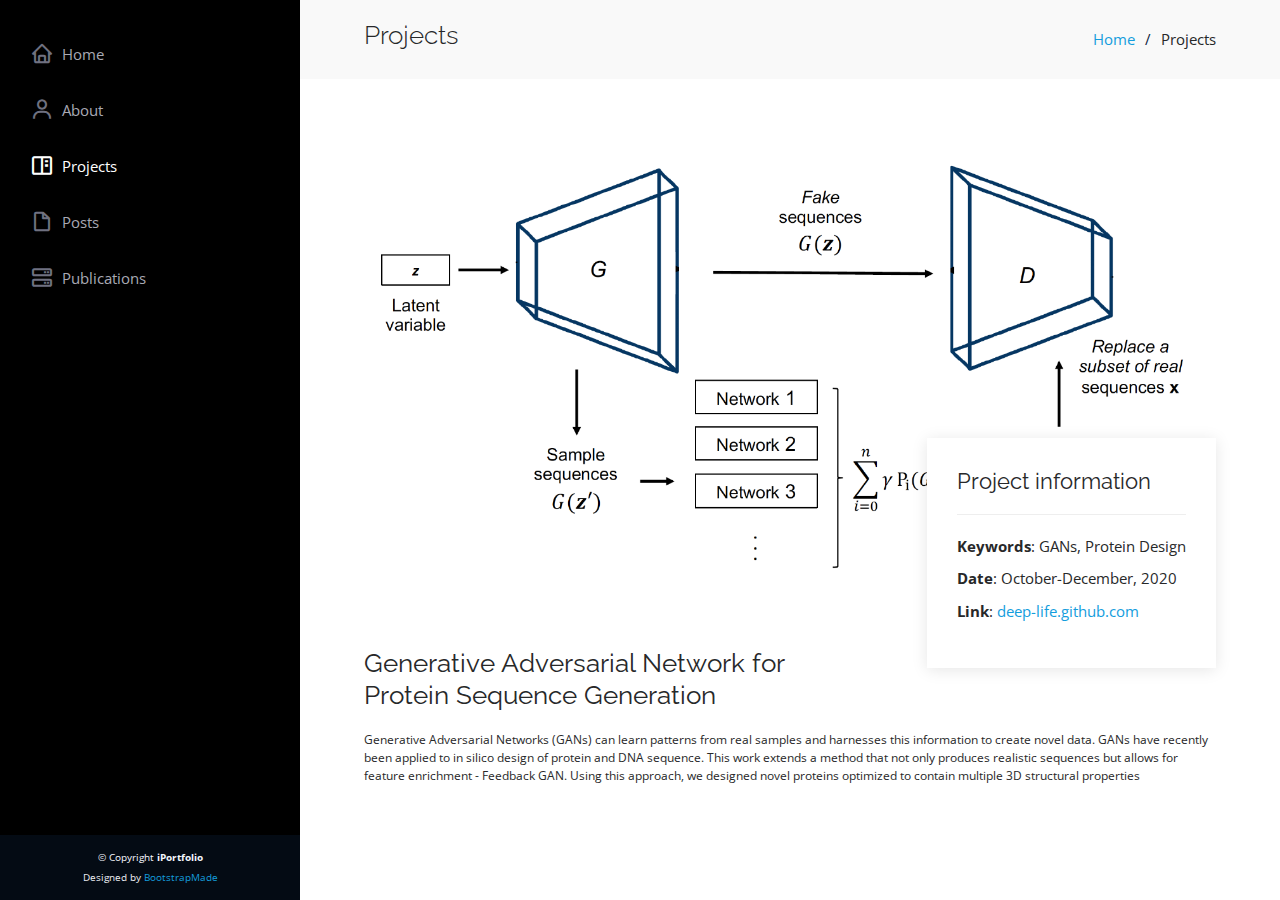
==== commit 4037c70d: "Add" ====
--- a/projects/project-1.html
+++ b/projects/project-1.html
@@ -44,13 +44,13 @@
   <header id="header">
     <div class="d-flex flex-column">
 
-      <nav class="nav-menu">
+       <nav class="nav-menu">
         <ul>
-          <li class="active"><a href="index.html"><i class="bx bx-home"></i> <span>Home</span></a></li>
-          <li><a href="#about"><i class="bx bx-user"></i> <span>About</span></a></li>
-          <li><a href="#portfolio"><i class="bx bx-book-content"></i> Projects</a></li>
-          <li><a href="#posts"><i class="bx bx-file-blank"></i> <span>Posts</span></a></li>
-          <li><a href="#services"><i class="bx bx-server"></i> Publications</a></li>
+          <li><a href="../index.html"><i class="bx bx-home"></i> <span>Home</span></a></li>
+          <li><a href="../index.html#about"><i class="bx bx-user"></i> <span>About</span></a></li>
+          <li class="active"><a href="../index.html#portfolio"><i class="bx bx-book-content"></i> Projects</a></li>
+          <li><a href="../index.html#posts"><i class="bx bx-file-blank"></i> <span>Posts</span></a></li>
+          <li><a href="../index.html#services"><i class="bx bx-server"></i> Publications</a></li>
         </ul>
       </nav><!-- .nav-menu -->
       <button type="button" class="mobile-nav-toggle d-xl-none"><i class="icofont-navigation-menu"></i></button>
--- a/assets/css/style.css
+++ b/assets/css/style.css
@@ -48,7 +48,9 @@
 
 .img-medium{
   width: 200px;
-  float: left;
+  /*float: left;*/
+  margin-left: 7%;
+  margin-right: 10%;
 }
 
 /*--------------------------------------------------------------
@@ -234,42 +236,43 @@
 # Hero Section
 --------------------------------------------------------------*/
 #hero {
-  width: 100%;
+  width: 90%;
   height: 100vh;
-  background: url("../img/hero-bg.jpg") top center;
-  background-size: cover;
+  /*background: url("../img/hero-bg.jpg") top center;*/
+  /*background-size: cover;*/
 }
 
 #hero:before {
   content: "";
-  background: rgba(5, 13, 24, 0.3);
+  background: #f5f8fd;
   position: absolute;
   bottom: 0;
   top: 0;
   left: 0;
   right: 0;
-  z-index: 1;
+  /*z-index: 1;*/
 }
 
 #hero .hero-container {
-  position: relative;
-  z-index: 2;
-  min-width: 300px;
+  /*position: relative;*/
+  z-index:2;
 }
 
 #hero h1 {
   margin: 0 0 10px 0;
-  font-size: 52px;
+  font-size: 48px;
   font-weight: 700;
   line-height: 56px;
-  color: #fff;
+  color: black;
+  font-family: "Didot", serif;
 }
 
 #hero p {
-  color: #fff;
+  color: black;
   margin-bottom: 50px;
-  font-size: 20px;
-  font-family: "Poppins", sans-serif;
+  font-size: 18px;
+  font-family: "Didot", serif;
+  /*font-family: "Poppins", sans-serif;*/
 }
 
 #hero p span {
@@ -278,6 +281,8 @@
   letter-spacing: 1px;
   border-bottom: 3px solid black;
 }
+
+
 
 @media (min-width: 1024px) {
   #hero {
@@ -342,6 +347,10 @@
 --------------------------------------------------------------*/
 .about p{
   font-size: 14px;
+}
+
+.about .content{
+  margin-left: 3%;
 }
 .about .content h3 {
   font-weight: 700;
@@ -572,7 +581,7 @@
   margin-left: 80px;
   font-weight: 700;
   margin-bottom: 15px;
-  font-size: 18px;
+  font-size: 16px;
 }
 
 .services .title a {
@@ -915,7 +924,7 @@
 #footer {
   padding: 15px;
   color: #f4f6fd;
-  font-size: 14px;
+  font-size: 10px;
   position: fixed;
   left: 0;
   bottom: 0;
@@ -931,7 +940,7 @@
 #footer .credits {
   padding-top: 5px;
   text-align: center;
-  font-size: 13px;
+  font-size: 10px;
   color: #eaebf0;
 }
 
